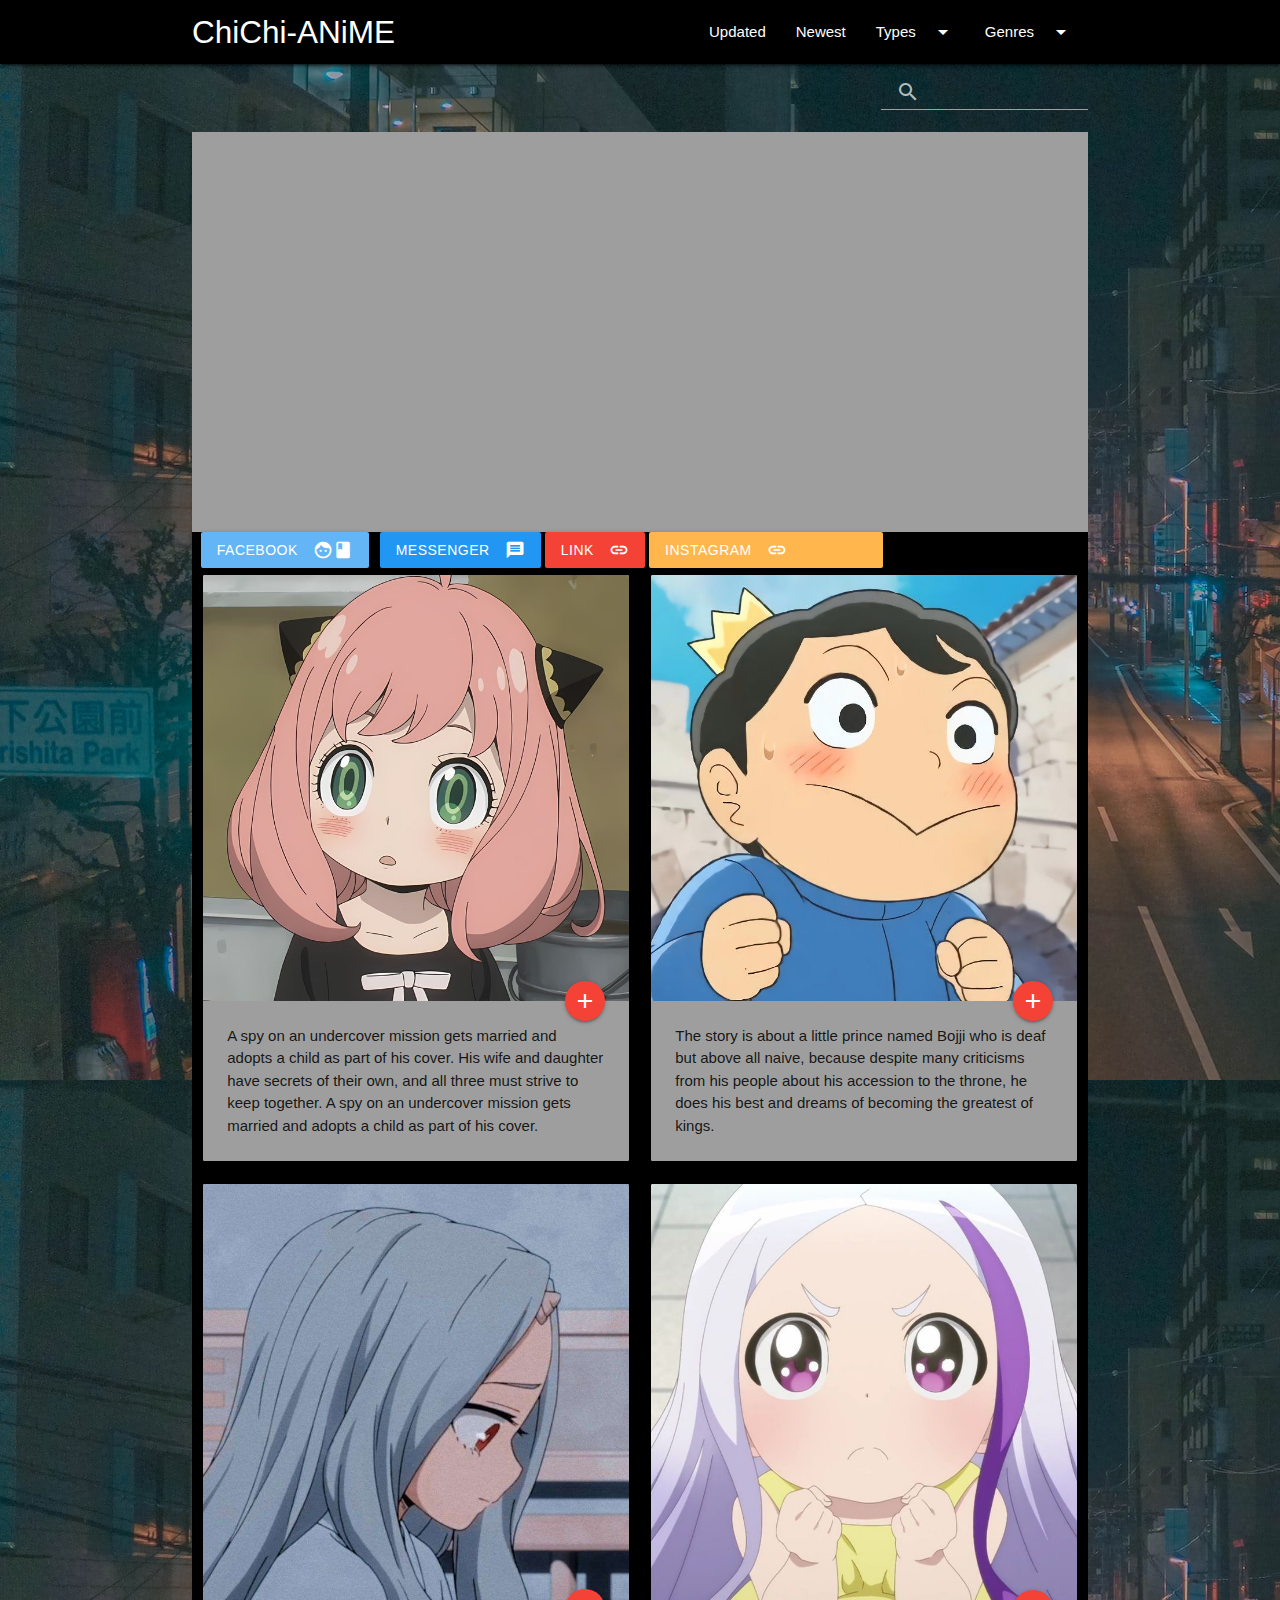
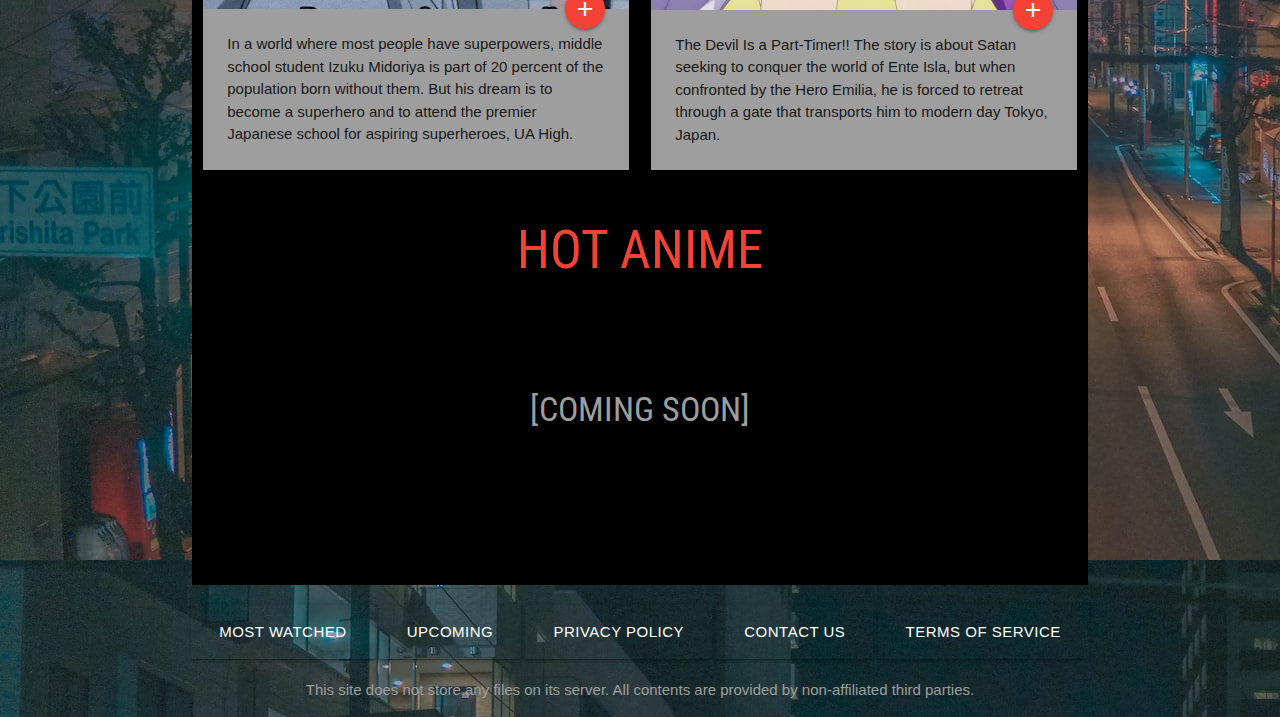
==== index.html @ eeda16b0 "First Commit" ====
<!DOCTYPE html>
<html lang="en">
<head>
    <meta charset="UTF-8">
    <meta http-equiv="X-UA-Compatible" content="IE=edge">
    <meta name="viewport" content="width=device-width, initial-scale=1.0">
    <link rel="stylesheet" href="portfolio.css">
    <!-- Compiled and minified CSS -->
<link rel="stylesheet" href="https://cdnjs.cloudflare.com/ajax/libs/materialize/1.0.0/css/materialize.min.css">
<!--Fonts-->
<link rel="preconnect" href="https://fonts.googleapis.com">
<link rel="preconnect" href="https://fonts.gstatic.com" crossorigin>
<link href="https://fonts.googleapis.com/css2?family=Anton&family=Roboto+Condensed&display=swap" rel="stylesheet">
<link href="https://fonts.googleapis.com/css2?family=Anton&family=Playfair+Display:ital@1&family=Roboto+Condensed&display=swap" rel="stylesheet">
<!--Icons-->
<link href="https://fonts.googleapis.com/icon?family=Material+Icons" rel="stylesheet">
    <title>Portfolio</title>
</head>
<body>
    <!--Navbar-->
<nav>
<nav class="nav-wrapper background black">
    <div class="container">
    <a href="#!" class="brand-logo">ChiChi-ANiME</a>
    <ul class="right hide-on-med-and-right">
        <li><a href="#">Updated</a></li>
        <li><a href="#">Newest</a></li>

            <!-- Dropdown Trigger -->
        <li><a class="dropdown-trigger" href="#!" data-target="dropdown1">Types<i class="material-icons right">arrow_drop_down</i></a></li>
        <ul id="dropdown1" class="dropdown-content">
            <li><a href="#!">TV Series</a></li>
            <li><a href="#!">Movies</a></li>
            <li><a href="#!">OVAs</a></li>
            <li><a href="#!">ONAs</a></li>
            <li><a href="#!">Specials</a></li>
            <li><a href="#!">Music</a></li>
    </ul>
        <li><a class="dropdown-trigger" href="#!" data-target="dropdown2">Genres<i class="material-icons right">arrow_drop_down</i></a></li>
        <ul id="dropdown2" class="dropdown-content">
            <li><a href="#!">Action</a></li>
            <li><a href="#!">Comedy</a></li>
            <li><a href="#!">Fantasy</a></li>
            <li><a href="#!">Horror</a></li>
            <li><a href="#!">Kids</a></li>
            <li><a href="#!">Adventure</a></li>
            <li><a href="#!">Demons</a></li>
            <li><a href="#!">Drama</a></li>
        </ul>
        </ul>
    </nav>

    <!--Search Bar-->
<div class="container">
    <ul class="right hide-on-med-and-right">
    <form>
        <div class="input-field">
        <input id="search" type="search" required>
        <label class="label-icon" style="max-width: 20%;" for="search"><i class="material-icons">search</i></label>
        <i class="material-icons">close</i>
        </div>
    </form>
    </ul>
</nav>
</div>

    <!--Slider-->
<br><br><br>
    <div class="container black">
    <div class="slider">
        <ul class="slides">
        <li>
            <img src="Cuteness/spyfam.jpg">
            <div class="caption center-align">
                <br><br><br><br><br><br><br><br>
                <h5><mark class="background yellow darken-2">ACTION,COMEDY,SCHOOL,..</mark></h5>
                <h3 class="white-text">SPY x FAMILY</h3>
                </div>
            </li>
            <li>
            <img src="Cuteness/rank.jpg">
            <div class="caption center-align">
                <br><br><br><br><br><br><br><br>
                <h5><mark class="background yellow darken-2">ACTION,ADVENTURE,FANTASY,..</mark></h5>
                <h3 class="white-text">RANKING OF KINGS</h3>
                </div>
            </li>
            <li>
            <img src="Cuteness/hero.jpeg">
            <div class="caption center-align">
                <br><br><br><br><br><br><br><br>
                <h5><mark class="background yellow darken-2">ADVENTURE,FANTASY,HERO,..</mark></h5>
                <h3 class="white-text">MY HERO ACADEMIA</h3>
            </div>
        </li>
        <li>
            <img src="Cuteness/part.jpg">
            <div class="caption center-align">
                <br><br><br><br><br><br><br><br>
                <h5><mark class="background yellow darken-2">ACTION,COMEDY,FANTASY,..</mark></h5>
                <h3 class="white-text"">THE DEVIL IS A PART-TIMER</h3>
            </div>
            </li>
            </ul>
        </div>

        <!--Buttons-->
        <<button class="btn waves-effect waves-light background blue lighten-2" type="submit" name="action">FACEBOOK
            <i class="material-icons right">facebook</i></button>li
        <button class="btn waves-effect waves-light background blue" type="submit" name="action">MESSENGER
            <i class="material-icons right">message</i>
        </button>
        <button class="btn waves-effect waves-light background red text-lighten-3" type="submit" name="action">LINK
            <i class="material-icons right">link</i>
        </button>
        <button class="btn waves-effect waves-light background orange lighten-2" type="submit" name="action">INSTAGRAM
        <i class="material-icons right">link_off</i>
        </button>

<!-- Modal Structure -->
<div id="modal1" class="modal">
    <div class="modal-content">
        <div class="video-container">
            <iframe width="1038" height="584" src="https://www.youtube.com/embed/Oqd2C3oZkBU"
            title="SPY x FAMILY | OFFICIAL TRAILER 2" frameborder="0" allow="accelerometer; autoplay; clipboard-write; encrypted-media; 
            gyroscope; picture-in-picture" allowfullscreen></iframe>
            </div>
    </div>
    <div class="modal-footer">
        <a href="#!" class="modal-close waves-effect waves-green btn-flat">DONE</a>
    </div>
    </div>

    <div id="modal2" class="modal">
        <div class="modal-content">
        <iframe width="1038" height="584" src="https://www.youtube.com/embed/b8CxHxemxxs" 
        title="Ranking of Kings  Official Anime Trailer" frameborder="0" allow="accelerometer; autoplay; clipboard-write; encrypted-media; 
        gyroscope; picture-in-picture" allowfullscreen></iframe>
    </div>
    <div class="modal-footer">
        <a href="#!" class="modal-close waves-effect waves-green btn-flat">DONE</a>
    </div>
    </div>

    <div id="modal3" class="modal">
        <div class="modal-content">
        <iframe width="1038" height="584" src="https://www.youtube.com/embed/mezyq2OX6TM" 
        title="My Hero Academia Season 6 - Official Trailer 3 | AniTV" frameborder="0" allow="accelerometer; autoplay; clipboard-write; encrypted-media; 
        gyroscope; picture-in-picture" allowfullscreen></iframe>
    </div>
    <div class="modal-footer">
        <a href="#!" class="modal-close waves-effect waves-green btn-flat">DONE</a>
    </div>
    </div>

    <div id="modal4" class="modal">
    <div class="modal-content">
        <iframe width="1038" height="584" src="https://www.youtube.com/embed/FnQDave6DOQ" 
        title="Hataraku Maou-sama! Season 2 Official Trailer (The Devil is a Part-Timer! S2)" frameborder="0" allow="accelerometer; autoplay; clipboard-write; encrypted-media; 
        gyroscope; picture-in-picture" allowfullscreen></iframe>
    </div>
    <div class="modal-footer">
        <a href="#!" class="modal-close waves-effect waves-green btn-flat">DONE</a>
    </div>
    </div>

    <!--Cards-->
    <div class="row">
    <div class="col s6">
        <div class="card">
        <div class="card-image">
            <img class="waves-effect" src="Cuteness/Anyaa.jpg">
            <span class="card-title white-text"></span>
            <div class="modal-trigger" data-target="modal1">
            <a class="btn-floating halfway-fab waves-effect waves-light red">
            <i class="material-icons">add</i></a>

            </div>
        </div>
        <div class="card-content background grey">
            <p>A spy on an undercover mission gets married and adopts a child as part of his cover. His wife and daughter have secrets of their own, and all three must strive to keep together.
            A spy on an undercover mission gets married and adopts a child as part of his cover.</p>
        </div>
        </div>
    </div>

    <div class="col s6">
        <div class="card">
            <div class="card-image">
            <img class="waves-effect" src="Cuteness/bojji.jpg">
            <span class="card-title black-text"></span>
            <div class="modal-trigger" data-target="modal2">
            <a class="btn-floating halfway-fab waves-effect waves-light red">
                <i class="material-icons">add</i></a>
    
                </div>
            </div>
            <div class="card-content background grey">
                <p>The story is about a little prince named Bojji who is deaf but above all naive, 
                because despite many criticisms from his people about his accession to the throne, he does his best and dreams of becoming the greatest of kings.</p>
            </div>
                </div>
        </div>
        
            <div class="col s6 m6">
            <div class="card">
                <div class="card-image">
                <img class="waves-effect" src="Cuteness/eri.jpg">
                <span class="card-title black-text"></span>
                <div class="modal-trigger" data-target="modal3">
                <a class="btn-floating halfway-fab waves-effect waves-light red">
                    <i class="material-icons">add</i></a>
        
                    </div>
                </div>
                <div class="card-content background grey">
                <p>In a world where most people have superpowers, middle school student Izuku Midoriya is part of 20 percent of the population born without them. 
                    But his dream is to become a superhero and to attend the premier Japanese school for aspiring superheroes, UA High.</p>
                </div>
            </div>
            </div>

                <div class="col s6 m6">
                <div class="card">
                    <div class="card-image">
                    <img class="waves-effect" src="Cuteness/alas.jpg">
                    <span class="card-title black-text"></span>
                    <div class="modal-trigger" data-target="modal4">
                    <a class="btn-floating halfway-fab waves-effect waves-light red">
                        <i class="material-icons">add</i></a>
            
                        </div>
                    </div>
                    <div class="card-content background grey">
                    <p>The Devil Is a Part-Timer!! The story is about Satan seeking to conquer the world of Ente Isla, 
                        but when confronted by the Hero Emilia, he is forced to retreat through a gate that transports him to modern day Tokyo, Japan.</p>
                    </div>
                </div>
                </div>
                
                <div class="carousel">
                <a class="red-text center-align"><h2>HOT ANIME</h2></a>
                <div class="row">
                <a class="carousel-item" href="#one!"><img src="Cuteness/bleach.jpg"></a>
                <a class="carousel-item" href="#two!"><img src="Cuteness/blue.jpg"></a>
                <a class="carousel-item" href="#three!"><img src="Cuteness/chain.jpeg"></a>
                <a class="carousel-item" href="#four!"><img src="Cuteness/DBZ.jpg"></a>
                <a class="carousel-item" href="#five!"><img src="Cuteness/One.jpg"></a>
                <a class="carousel-item" href="#six!"><img src="Cuteness/hunter.jpg"></a>
            <br><br><br>
            <a class="grey-text lighten-2 center-align"><h4>[COMING SOON]</h4></a>
                </div>
                </div>
</div>

<!--End of the container-->
</div>

<div class="row center-align">
    <a class="waves-effect btn-large background transparent">Most Watched</a>
    <a class="waves-effect btn-large background transparent">UpComing</a>
    <a class="waves-effect btn-large background transparent">Privacy Policy</a>
    <a class="waves-effect btn-large background transparent">Contact Us</a>
    <a class="waves-effect btn-large background transparent">Terms of Service</a>
</div>

<a class="grey-text center-align"><p>This site does not store any files on its server. All contents are provided by non-affiliated third parties.</p></a>

    <!--Jquery CDN-->
<script src="https://code.jquery.com/jquery-3.6.1.min.js" 
integrity="sha256-o88AwQnZB+VDvE9tvIXrMQaPlFFSUTR+nldQm1LuPXQ=" crossorigin="anonymous"></script>

    <!-- Compiled and minified JavaScript -->
    <script src="https://cdnjs.cloudflare.com/ajax/libs/materialize/1.0.0/js/materialize.min.js"></script>


    <script>
        $(document).ready(function() {
          // -modal init-
            $('.modal').modal();
          // -dropdown init-
            $(".dropdown-trigger").dropdown();
          // -materialbox init-
            $(".materialboxed").materialbox();
          // -carousel init-
            $(".carousel").carousel();
        });
    </script>
        
    <script>
        $(document).ready(function() {
    $('.slider').slider();
    height: 100;
    duration: 300;
    interval: 500;

});
    </script>

</body>
</html>
---- portfolio.css ----
body {
    background-image: url("Images/valer.jpg");
}
.slider {
    font-family: 'Anton', sans-serif;
    font-family: 'Roboto Condensed', sans-serif
}
.carousel {
    font-family: 'Anton', sans-serif;
font-family: 'Playfair Display', serif;
font-family: 'Roboto Condensed', sans-serif;
}
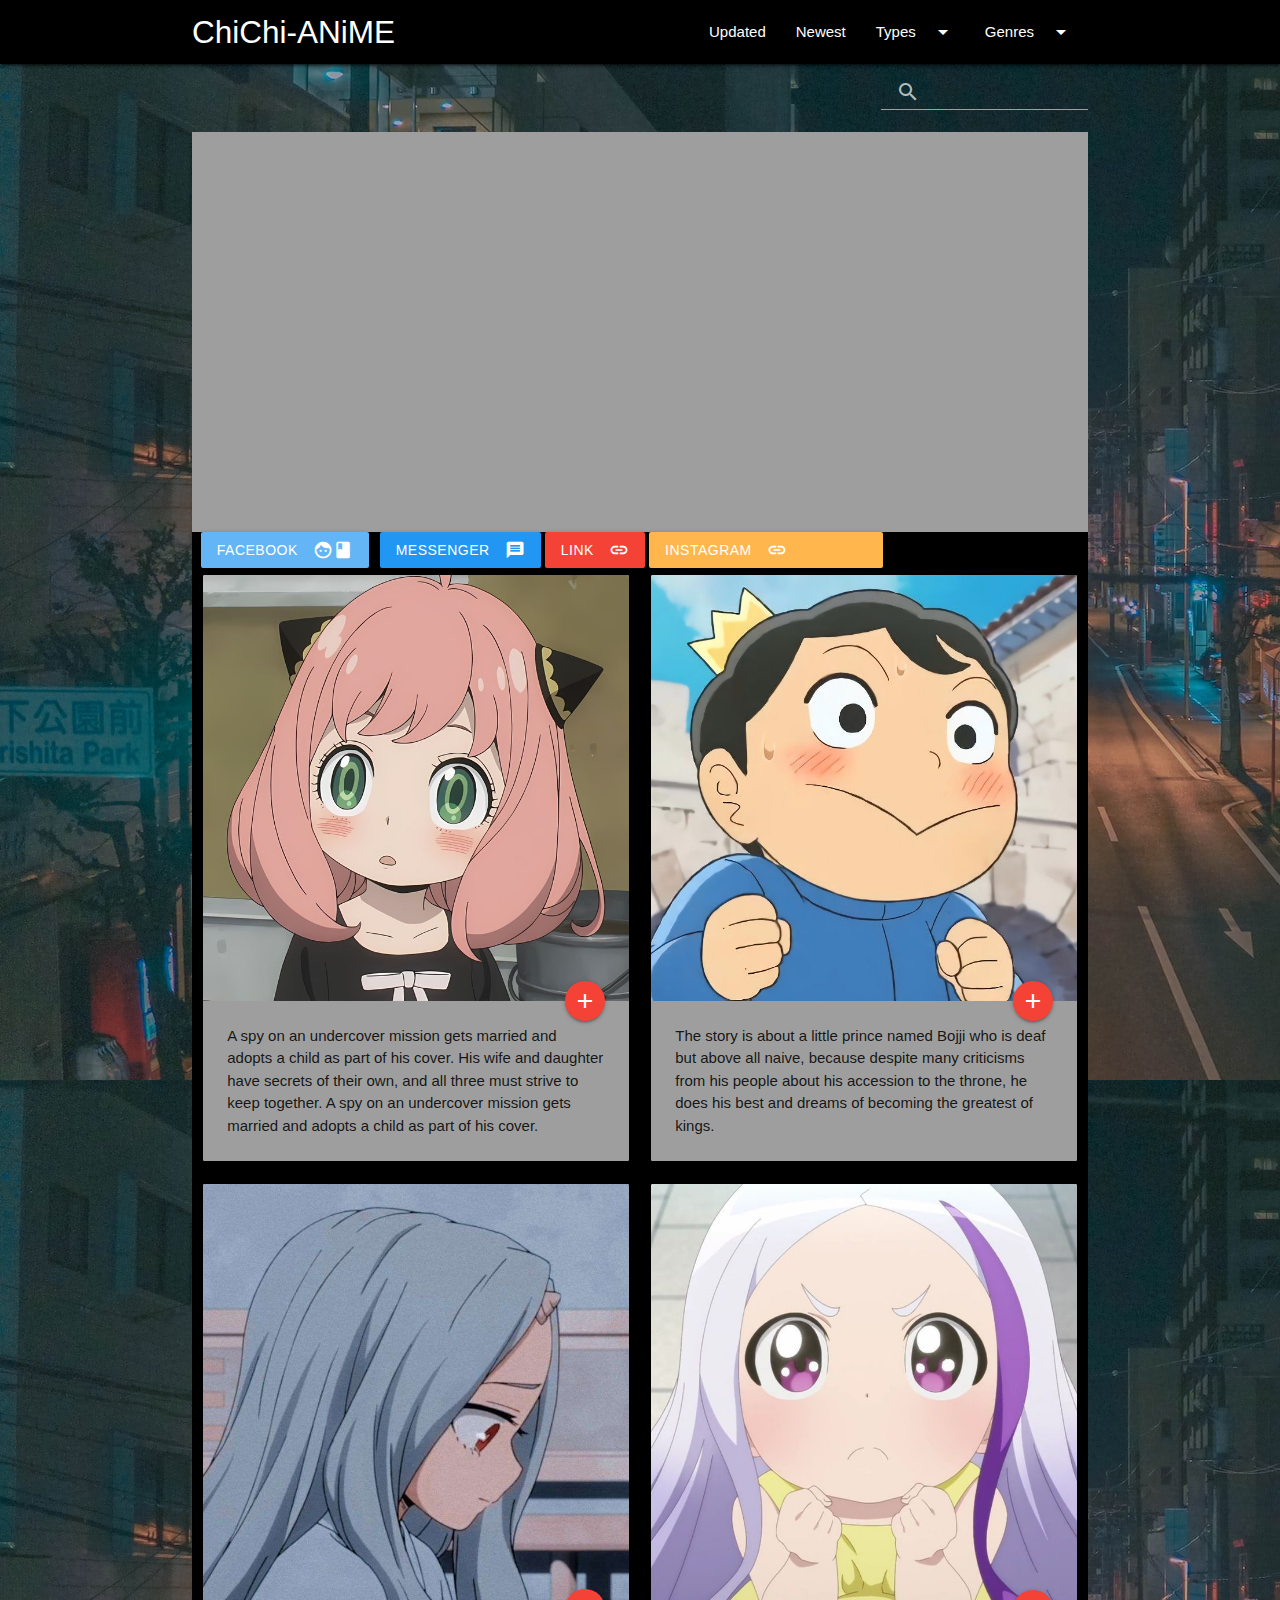
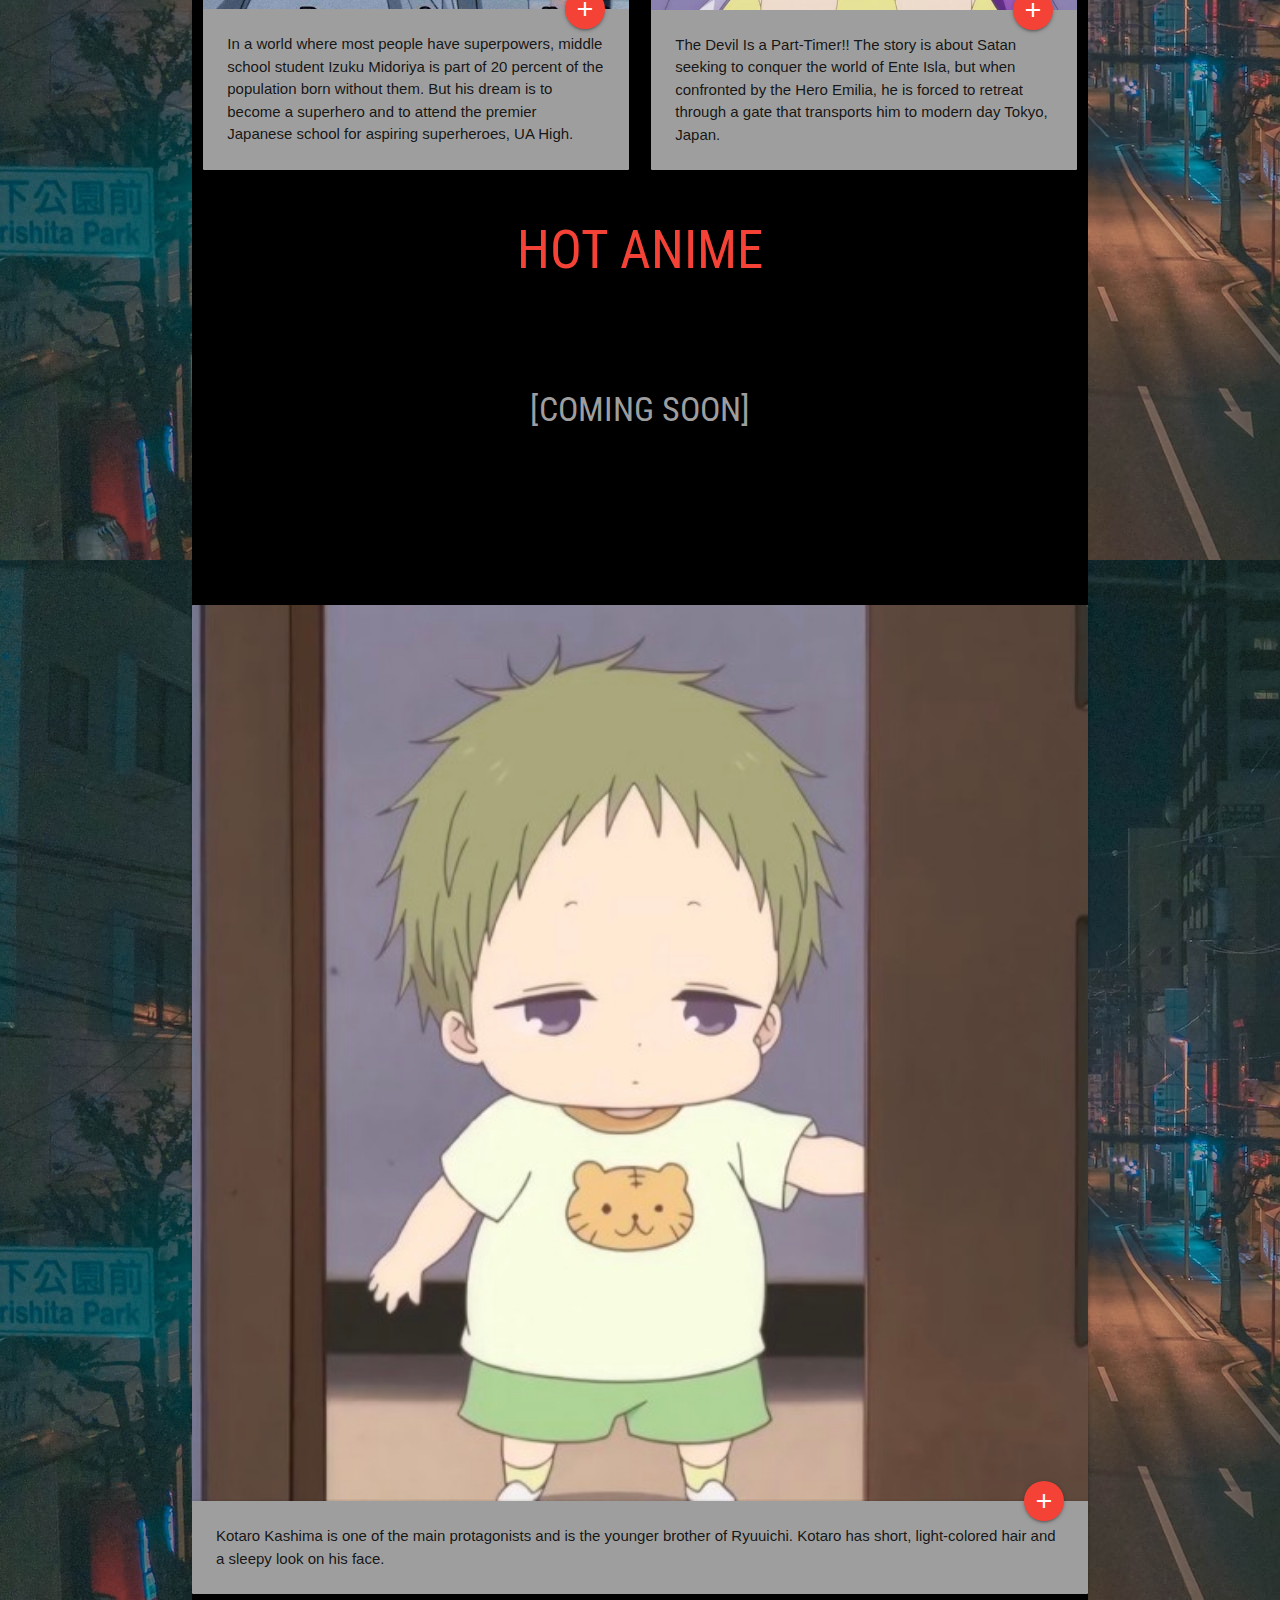
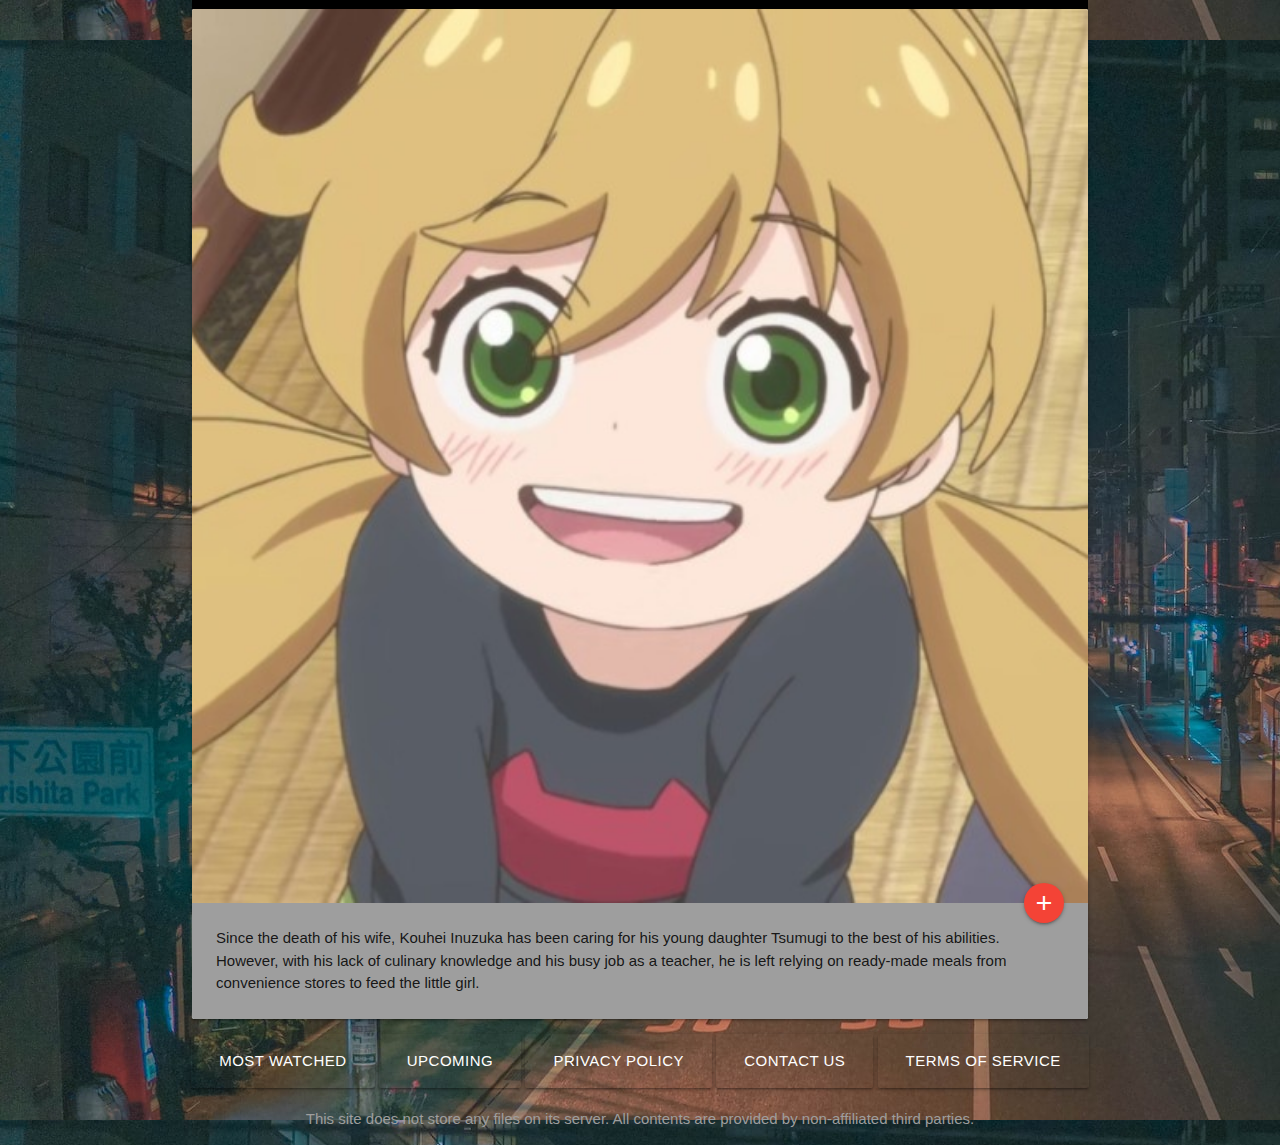
==== commit f5998b8f: "First Commit" ====
--- a/index.html
+++ b/index.html
@@ -251,7 +251,43 @@
             <a class="grey-text lighten-2 center-align"><h4>[COMING SOON]</h4></a>
                 </div>
                 </div>
-</div>
+            </div>
+            
+            <div class="col s6 m4">
+                <div class="card">
+                    <div class="card-image">
+                    <img class="waves-effect" src="Cuteness/kotaro.jpg">
+                    <span class="card-title black-text"></span>
+                    <div class="modal-trigger" data-target="modal5">
+                    <a class="btn-floating halfway-fab waves-effect waves-light red">
+                        <i class="material-icons">add</i></a>
+            
+                        </div>
+                    </div>
+                    <div class="card-content background grey">
+                    <p>Kotaro Kashima is one of the main protagonists and is the younger brother of Ryuuichi. 
+                        Kotaro has short, light-colored hair and a sleepy look on his face.</p>
+                    </div>
+                </div>
+                </div>
+            
+                <div class="col s6 m4">
+                    <div class="card">
+                        <div class="card-image">
+                        <img class="waves-effect" src="Cuteness/inu.jpg">
+                        <span class="card-title black-text"></span>
+                        <div class="modal-trigger" data-target="modal6">
+                        <a class="btn-floating halfway-fab waves-effect waves-light red">
+                            <i class="material-icons">add</i></a>
+                
+                            </div>
+                        </div>
+                        <div class="card-content background grey">
+                        <p>Since the death of his wife, Kouhei Inuzuka has been caring for his young daughter Tsumugi to the best of his abilities. 
+                            However, with his lack of culinary knowledge and his busy job as a teacher, he is left relying on ready-made meals from convenience stores to feed the little girl.</p>
+                        </div>
+                    </div>
+                    </div>
 
 <!--End of the container-->
 </div>
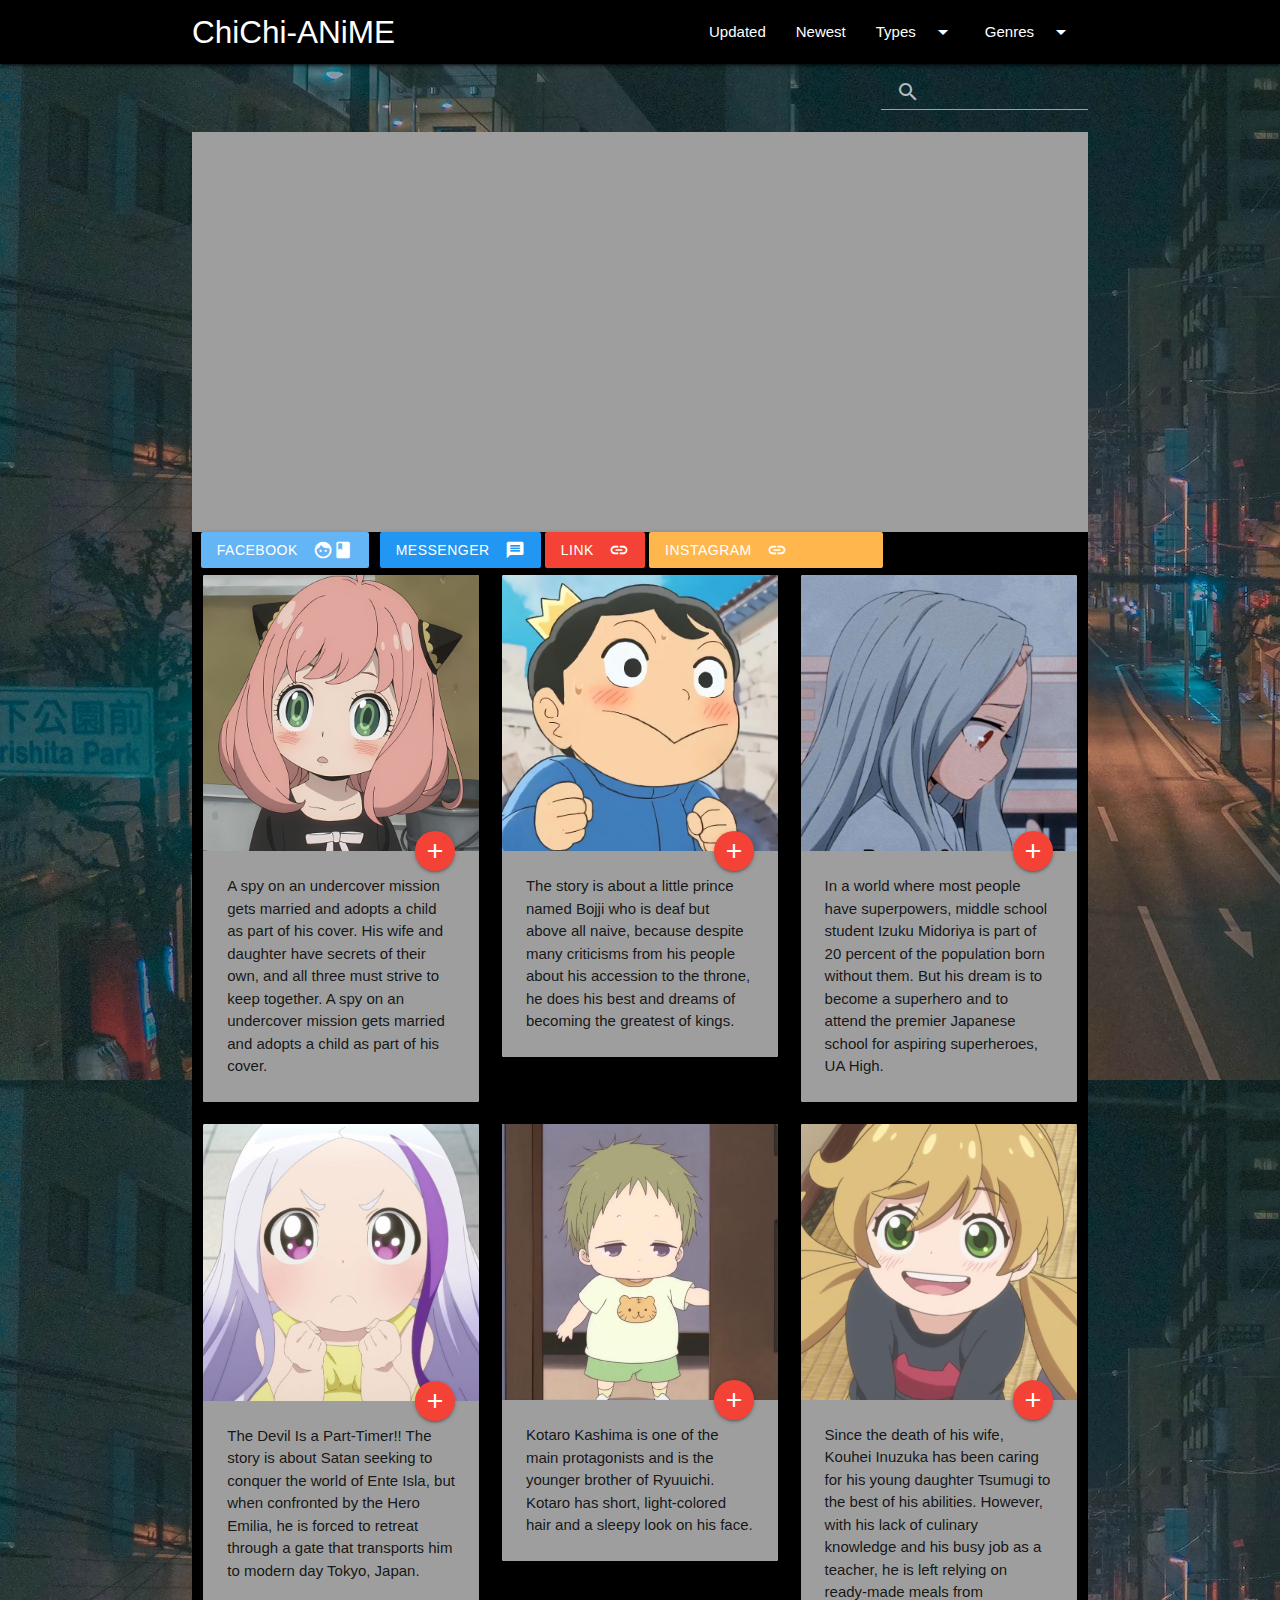
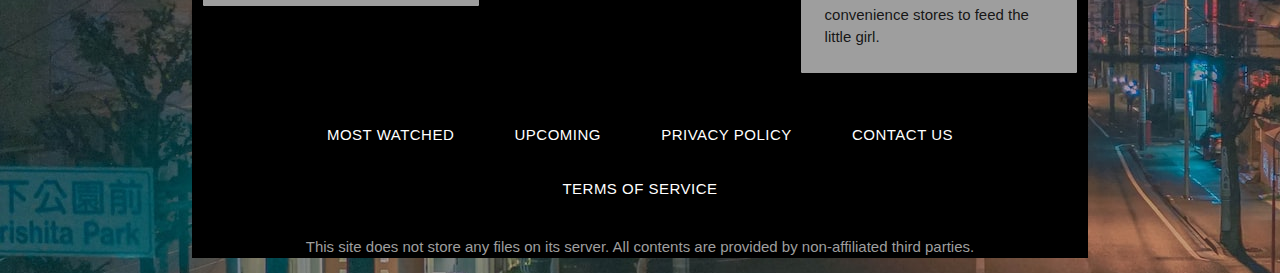
==== commit a80c1dd2: "First commit" ====
--- a/index.html
+++ b/index.html
@@ -166,128 +166,113 @@
 
     <!--Cards-->
     <div class="row">
-    <div class="col s6">
-        <div class="card">
-        <div class="card-image">
-            <img class="waves-effect" src="Cuteness/Anyaa.jpg">
-            <span class="card-title white-text"></span>
-            <div class="modal-trigger" data-target="modal1">
-            <a class="btn-floating halfway-fab waves-effect waves-light red">
-            <i class="material-icons">add</i></a>
-
-            </div>
-        </div>
-        <div class="card-content background grey">
-            <p>A spy on an undercover mission gets married and adopts a child as part of his cover. His wife and daughter have secrets of their own, and all three must strive to keep together.
-            A spy on an undercover mission gets married and adopts a child as part of his cover.</p>
-        </div>
-        </div>
-    </div>
-
-    <div class="col s6">
-        <div class="card">
+        <div class="col s6 m4">
+            <div class="card">
             <div class="card-image">
-            <img class="waves-effect" src="Cuteness/bojji.jpg">
-            <span class="card-title black-text"></span>
-            <div class="modal-trigger" data-target="modal2">
-            <a class="btn-floating halfway-fab waves-effect waves-light red">
+                <img class="waves-effect" src="Cuteness/Anyaa.jpg">
+                <span class="card-title white-text"></span>
+                <div class="modal-trigger" data-target="modal1">
+                <a class="btn-floating halfway-fab waves-effect waves-light red">
                 <i class="material-icons">add</i></a>
     
                 </div>
             </div>
             <div class="card-content background grey">
-                <p>The story is about a little prince named Bojji who is deaf but above all naive, 
-                because despite many criticisms from his people about his accession to the throne, he does his best and dreams of becoming the greatest of kings.</p>
-            </div>
-                </div>
+                <p>A spy on an undercover mission gets married and adopts a child as part of his cover. His wife and daughter have secrets of their own, and all three must strive to keep together.
+                A spy on an undercover mission gets married and adopts a child as part of his cover.</p>
+            </div>
+            </div>
         </div>
-        
-            <div class="col s6 m6">
+    
+        <div class="col s6 m4">
             <div class="card">
                 <div class="card-image">
-                <img class="waves-effect" src="Cuteness/eri.jpg">
+                <img class="waves-effect" src="Cuteness/bojji.jpg">
                 <span class="card-title black-text"></span>
-                <div class="modal-trigger" data-target="modal3">
+                <div class="modal-trigger" data-target="modal2">
                 <a class="btn-floating halfway-fab waves-effect waves-light red">
                     <i class="material-icons">add</i></a>
         
                     </div>
                 </div>
                 <div class="card-content background grey">
-                <p>In a world where most people have superpowers, middle school student Izuku Midoriya is part of 20 percent of the population born without them. 
-                    But his dream is to become a superhero and to attend the premier Japanese school for aspiring superheroes, UA High.</p>
-                </div>
-            </div>
-            </div>
-
-                <div class="col s6 m6">
+                    <p>The story is about a little prince named Bojji who is deaf but above all naive, 
+                    because despite many criticisms from his people about his accession to the throne, he does his best and dreams of becoming the greatest of kings.</p>
+                </div>
+                    </div>
+            </div>
+            
+                <div class="col s6 m4">
                 <div class="card">
                     <div class="card-image">
-                    <img class="waves-effect" src="Cuteness/alas.jpg">
+                    <img class="waves-effect" src="Cuteness/eri.jpg">
                     <span class="card-title black-text"></span>
-                    <div class="modal-trigger" data-target="modal4">
+                    <div class="modal-trigger" data-target="modal3">
                     <a class="btn-floating halfway-fab waves-effect waves-light red">
                         <i class="material-icons">add</i></a>
             
                         </div>
                     </div>
                     <div class="card-content background grey">
-                    <p>The Devil Is a Part-Timer!! The story is about Satan seeking to conquer the world of Ente Isla, 
-                        but when confronted by the Hero Emilia, he is forced to retreat through a gate that transports him to modern day Tokyo, Japan.</p>
-                    </div>
-                </div>
-                </div>
-                
-                <div class="carousel">
-                <a class="red-text center-align"><h2>HOT ANIME</h2></a>
-                <div class="row">
-                <a class="carousel-item" href="#one!"><img src="Cuteness/bleach.jpg"></a>
-                <a class="carousel-item" href="#two!"><img src="Cuteness/blue.jpg"></a>
-                <a class="carousel-item" href="#three!"><img src="Cuteness/chain.jpeg"></a>
-                <a class="carousel-item" href="#four!"><img src="Cuteness/DBZ.jpg"></a>
-                <a class="carousel-item" href="#five!"><img src="Cuteness/One.jpg"></a>
-                <a class="carousel-item" href="#six!"><img src="Cuteness/hunter.jpg"></a>
-            <br><br><br>
-            <a class="grey-text lighten-2 center-align"><h4>[COMING SOON]</h4></a>
-                </div>
-                </div>
-            </div>
-            
-            <div class="col s6 m4">
-                <div class="card">
-                    <div class="card-image">
-                    <img class="waves-effect" src="Cuteness/kotaro.jpg">
-                    <span class="card-title black-text"></span>
-                    <div class="modal-trigger" data-target="modal5">
-                    <a class="btn-floating halfway-fab waves-effect waves-light red">
-                        <i class="material-icons">add</i></a>
-            
-                        </div>
-                    </div>
-                    <div class="card-content background grey">
-                    <p>Kotaro Kashima is one of the main protagonists and is the younger brother of Ryuuichi. 
-                        Kotaro has short, light-colored hair and a sleepy look on his face.</p>
-                    </div>
-                </div>
-                </div>
-            
-                <div class="col s6 m4">
+                    <p>In a world where most people have superpowers, middle school student Izuku Midoriya is part of 20 percent of the population born without them. 
+                        But his dream is to become a superhero and to attend the premier Japanese school for aspiring superheroes, UA High.</p>
+                    </div>
+                </div>
+                </div>
+    
+                    <div class="col s6 m4">
                     <div class="card">
                         <div class="card-image">
-                        <img class="waves-effect" src="Cuteness/inu.jpg">
+                        <img class="waves-effect" src="Cuteness/alas.jpg">
                         <span class="card-title black-text"></span>
-                        <div class="modal-trigger" data-target="modal6">
+                        <div class="modal-trigger" data-target="modal4">
                         <a class="btn-floating halfway-fab waves-effect waves-light red">
                             <i class="material-icons">add</i></a>
                 
                             </div>
                         </div>
                         <div class="card-content background grey">
-                        <p>Since the death of his wife, Kouhei Inuzuka has been caring for his young daughter Tsumugi to the best of his abilities. 
-                            However, with his lack of culinary knowledge and his busy job as a teacher, he is left relying on ready-made meals from convenience stores to feed the little girl.</p>
-                        </div>
-                    </div>
-                    </div>
+                        <p>The Devil Is a Part-Timer!! The story is about Satan seeking to conquer the world of Ente Isla, 
+                            but when confronted by the Hero Emilia, he is forced to retreat through a gate that transports him to modern day Tokyo, Japan.</p>
+                        </div>
+                    </div>
+                    </div>
+    
+                    <div class="col s6 m4">
+                        <div class="card">
+                            <div class="card-image">
+                            <img class="waves-effect" src="Cuteness/kotaro.jpg">
+                            <span class="card-title black-text"></span>
+                            <div class="modal-trigger" data-target="modal5">
+                            <a class="btn-floating halfway-fab waves-effect waves-light red">
+                                <i class="material-icons">add</i></a>
+                    
+                                </div>
+                            </div>
+                            <div class="card-content background grey">
+                            <p>Kotaro Kashima is one of the main protagonists and is the younger brother of Ryuuichi. 
+                                Kotaro has short, light-colored hair and a sleepy look on his face.</p>
+                            </div>
+                        </div>
+                        </div>
+                    
+                        <div class="col s6 m4">
+                            <div class="card">
+                                <div class="card-image">
+                                <img class="waves-effect" src="Cuteness/inu.jpg">
+                                <span class="card-title black-text"></span>
+                                <div class="modal-trigger" data-target="modal6">
+                                <a class="btn-floating halfway-fab waves-effect waves-light red">
+                                    <i class="material-icons">add</i></a>
+                        
+                                    </div>
+                                </div>
+                                <div class="card-content background grey">
+                                <p>Since the death of his wife, Kouhei Inuzuka has been caring for his young daughter Tsumugi to the best of his abilities. 
+                                    However, with his lack of culinary knowledge and his busy job as a teacher, he is left relying on ready-made meals from convenience stores to feed the little girl.</p>
+                                </div>
+                            </div>
+                            </div>
 
 <!--End of the container-->
 </div>
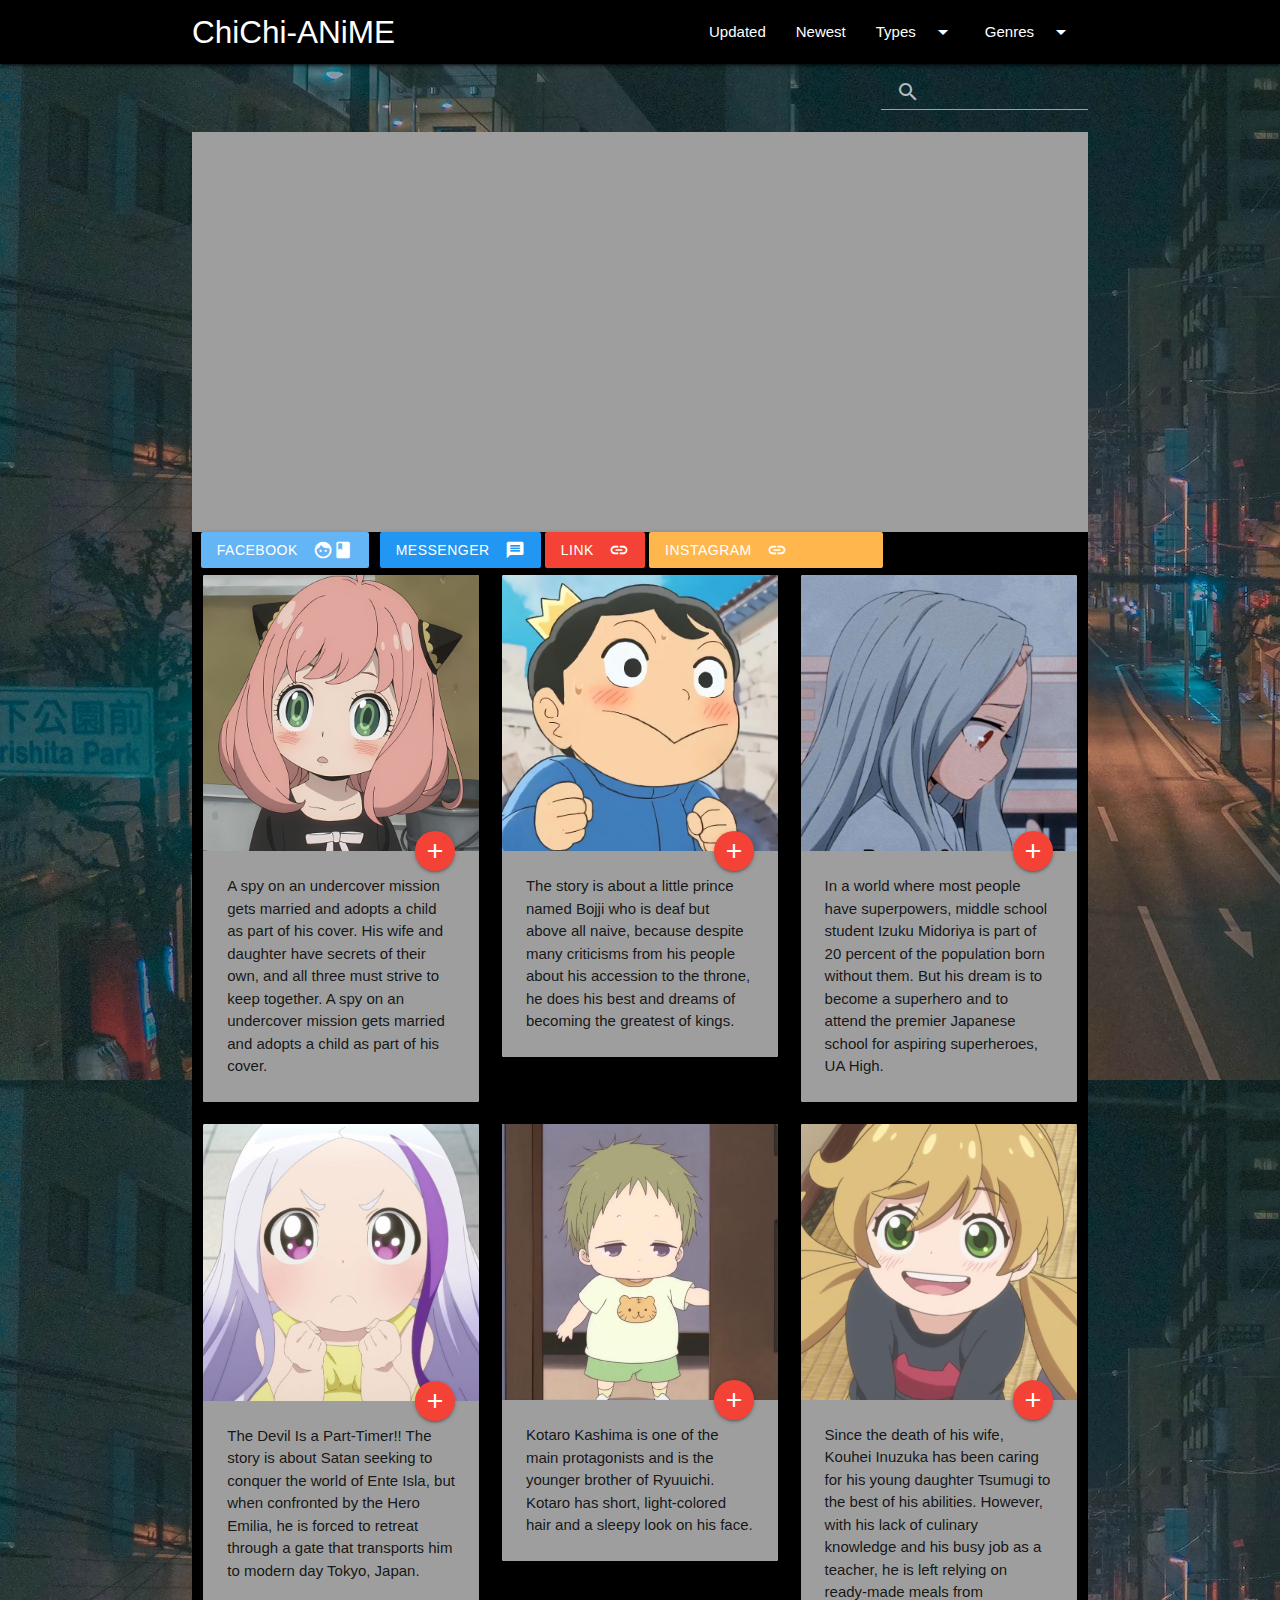
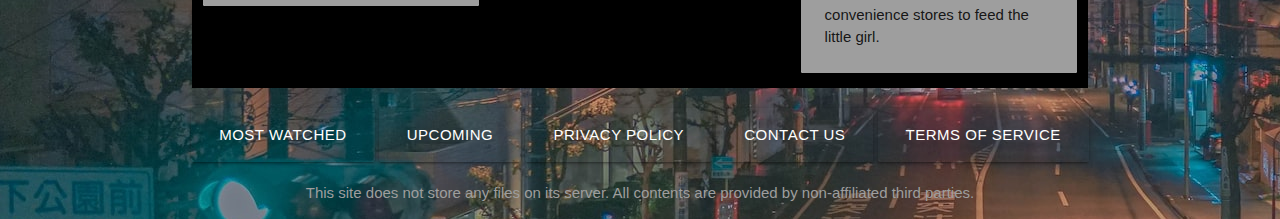
==== commit 71385f26: "First commit" ====
--- a/index.html
+++ b/index.html
@@ -273,6 +273,7 @@
                                 </div>
                             </div>
                             </div>
+    </div>
 
 <!--End of the container-->
 </div>
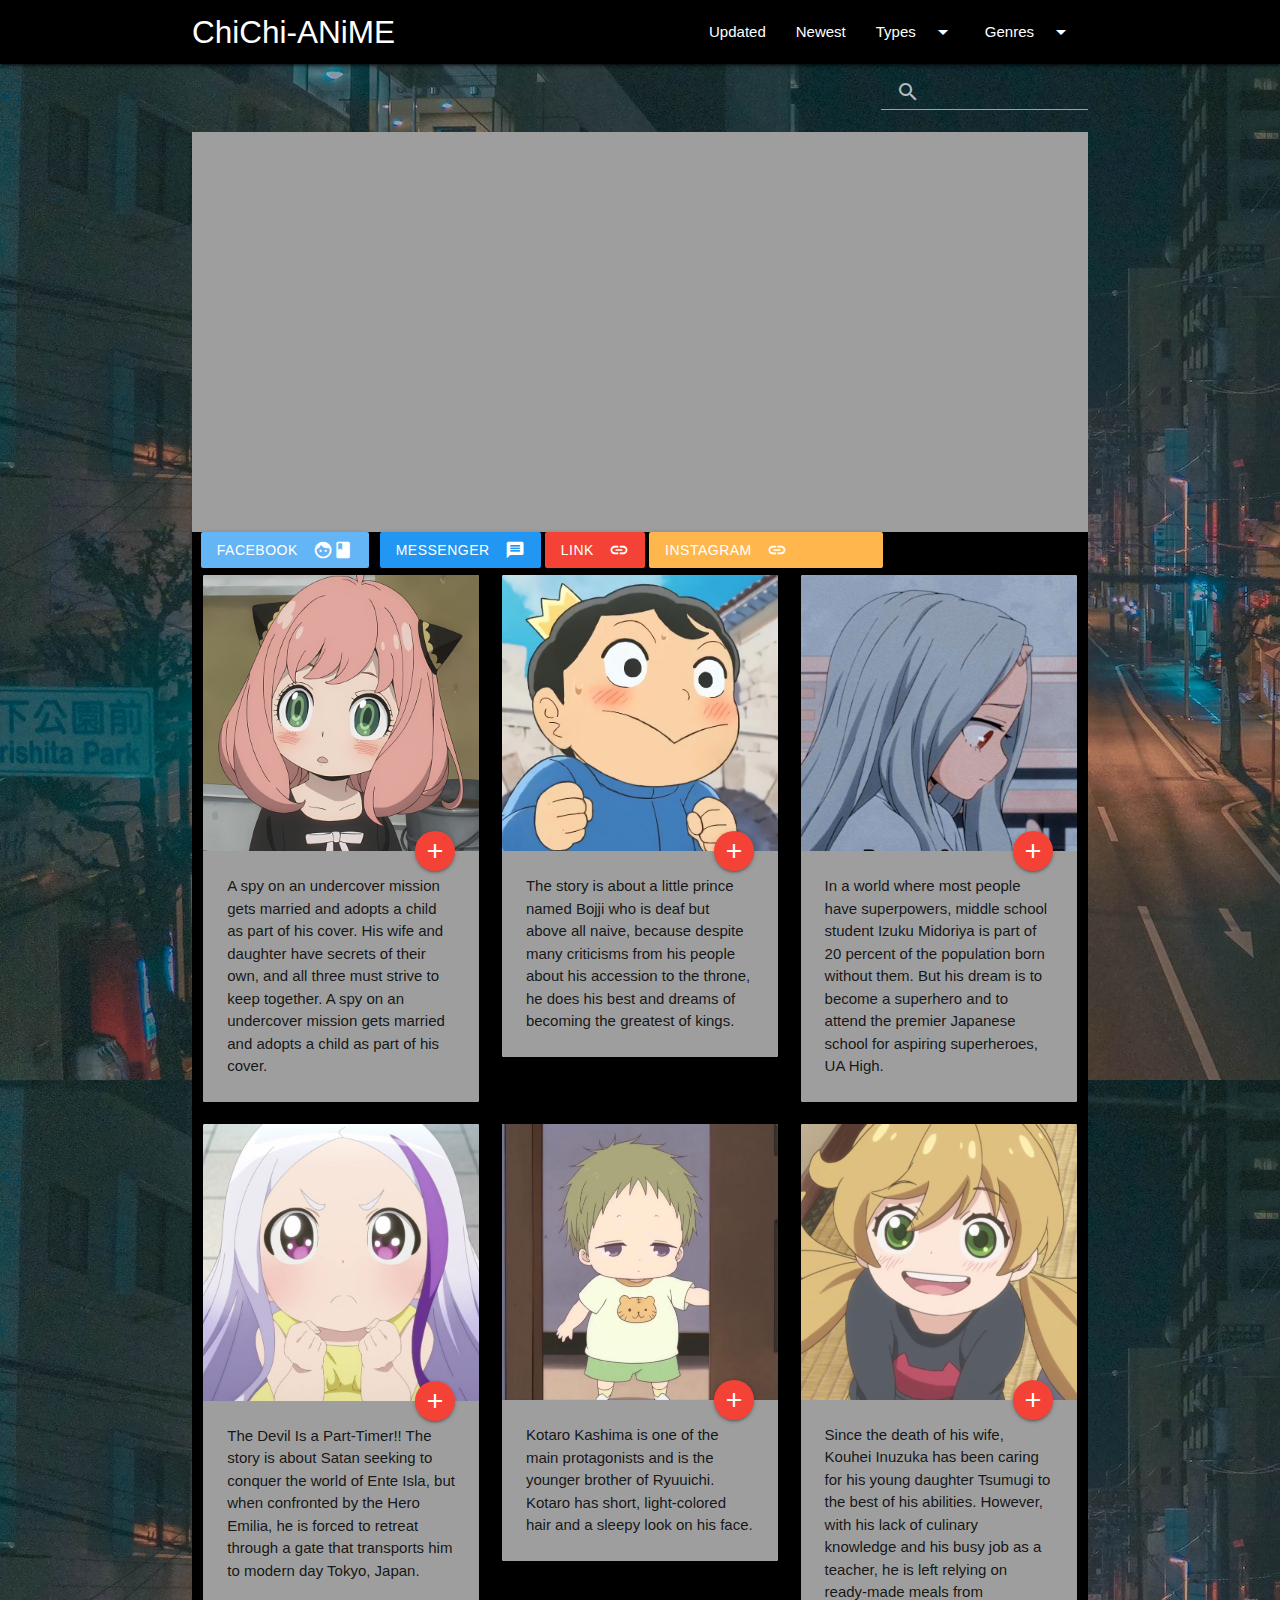
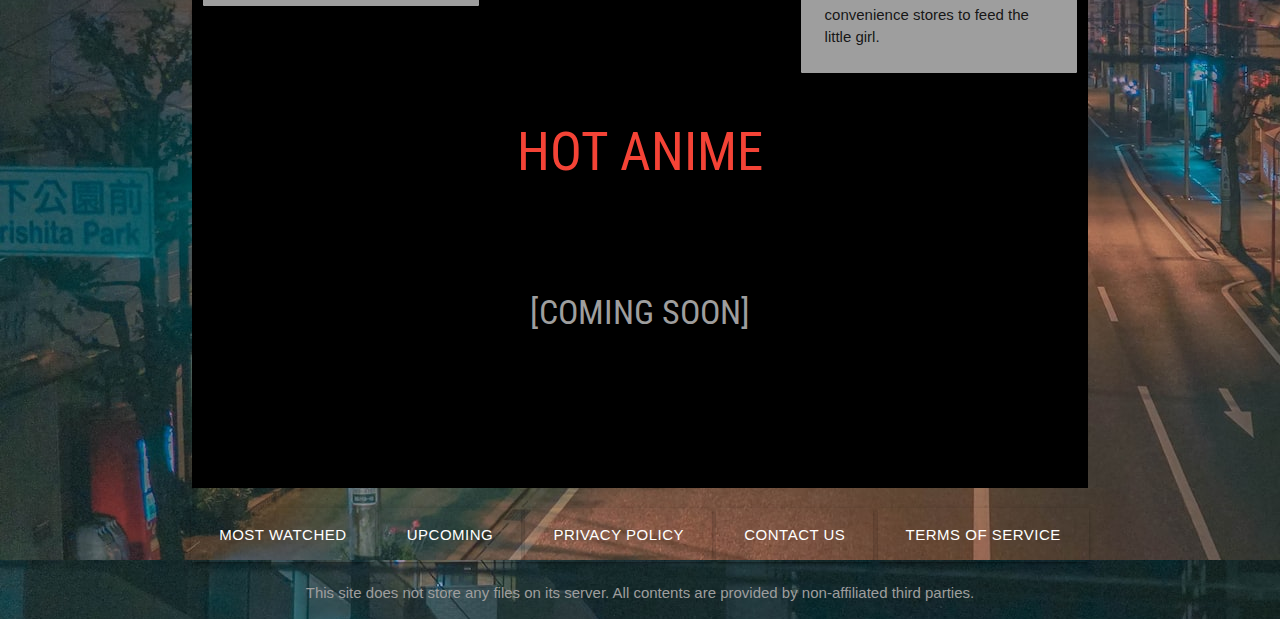
==== commit 91d4bd51: "First Commit" ====
--- a/index.html
+++ b/index.html
@@ -164,6 +164,28 @@
     </div>
     </div>
 
+    <div id="modal5" class="modal">
+        <div class="modal-content">
+            <iframe width="1038" height="584" src="https://www.youtube.com/embed/VF-IBCNvEcs"
+            title="Gakuen Babysitters Kotaro Kawaii moments" frameborder="0" allow="accelerometer; autoplay; clipboard-write; encrypted-media; 
+            gyroscope; picture-in-picture" allowfullscreen></iframe>
+        </div>
+        <div class="modal-footer">
+            <a href="#!" class="modal-close waves-effect waves-green btn-flat">DONE</a>
+        </div>
+        </div>
+
+        <div id="modal6" class="modal">
+            <div class="modal-content">
+                <iframe width="1038" height="584" src="https://www.youtube.com/embed/gNxDXNINhqk" 
+                title="Amaama to Inazuma Anime Trailer 2016" frameborder="0" allow="accelerometer; autoplay; clipboard-write; encrypted-media; 
+                gyroscope; picture-in-picture" allowfullscreen></iframe>
+            </div>
+            <div class="modal-footer">
+                <a href="#!" class="modal-close waves-effect waves-green btn-flat">DONE</a>
+            </div>
+            </div>
+            
     <!--Cards-->
     <div class="row">
         <div class="col s6 m4">
@@ -273,7 +295,21 @@
                                 </div>
                             </div>
                             </div>
-    </div>
+                            
+                            <div class="carousel">
+                                <a class="red-text center-align"><h2>HOT ANIME</h2></a>
+                                <div class="row">
+                                <a class="carousel-item" href="#one!"><img src="Cuteness/bleach.jpg"></a>
+                                <a class="carousel-item" href="#two!"><img src="Cuteness/blue.jpg"></a>
+                                <a class="carousel-item" href="#three!"><img src="Cuteness/chain.jpeg"></a>
+                                <a class="carousel-item" href="#four!"><img src="Cuteness/DBZ.jpg"></a>
+                                <a class="carousel-item" href="#five!"><img src="Cuteness/One.jpg"></a>
+                                <a class="carousel-item" href="#six!"><img src="Cuteness/hunter.jpg"></a>
+                            <br><br><br>
+                            <a class="grey-text lighten-2 center-align"><h4>[COMING SOON]</h4></a>
+                                </div>
+                                </div>
+                </div>
 
 <!--End of the container-->
 </div>
